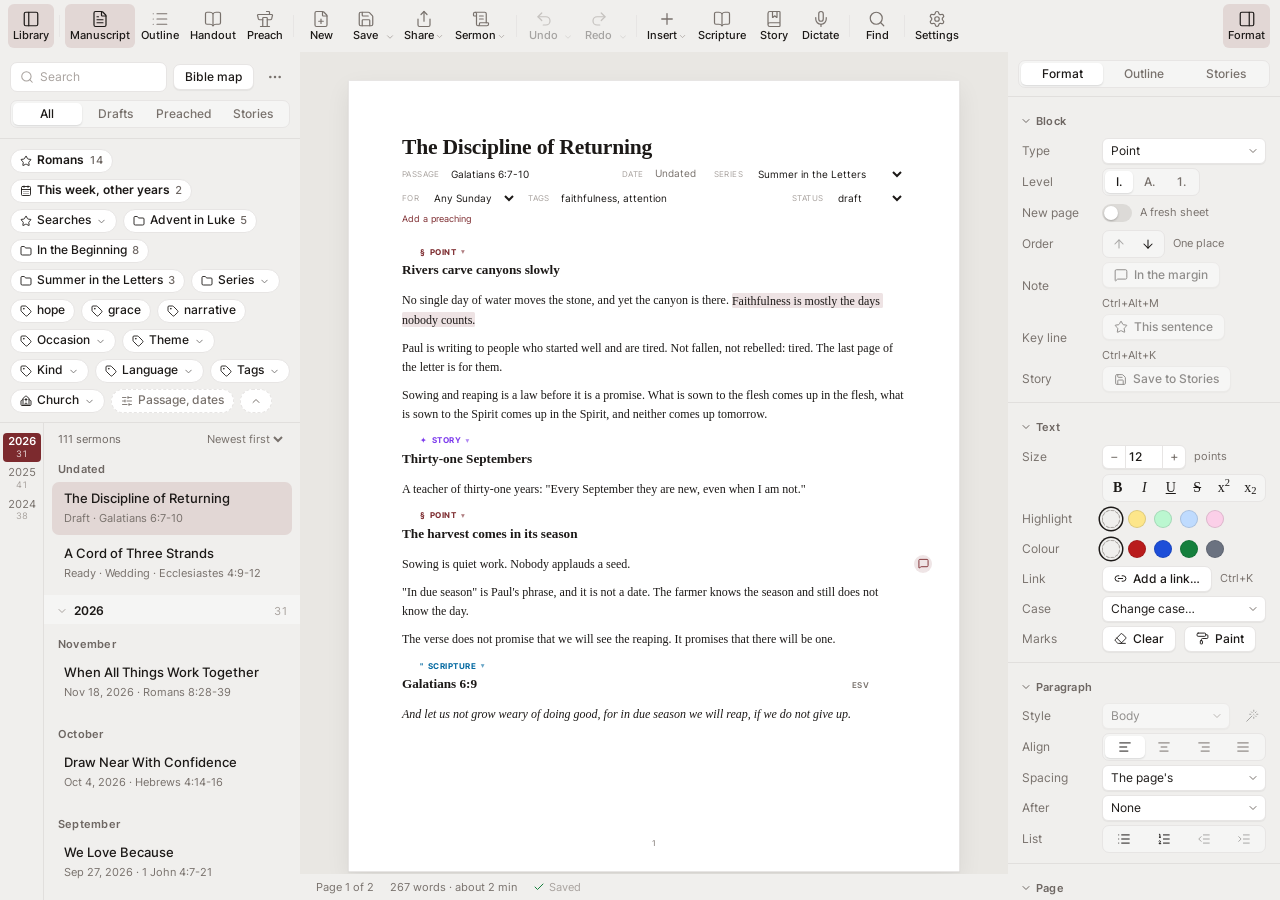
==== demo/index.html @ 4d2c7221 "Deploy site from sermondesk@6a2feaa" ====
<!doctype html>
<html lang="en">
  <head>
    <meta charset="UTF-8" />
    <meta name="viewport" content="width=device-width, initial-scale=1.0, interactive-widget=resizes-content" />
    <title>SermonDesk, the demo</title>
    <!--
      The app on the website: the same renderer, with a browser stand-in
      for the preload and the demo library in memory. Nothing is saved.
    -->
    <script type="module" crossorigin src="./assets/demo--8yAJb2M.js"></script>
    <link rel="modulepreload" crossorigin href="./assets/index-Dg49_Q1n.js">
    <link rel="stylesheet" crossorigin href="./assets/index-rWbn02b4.css">
  </head>
  <body>
    <div id="root"></div>
  </body>
</html>
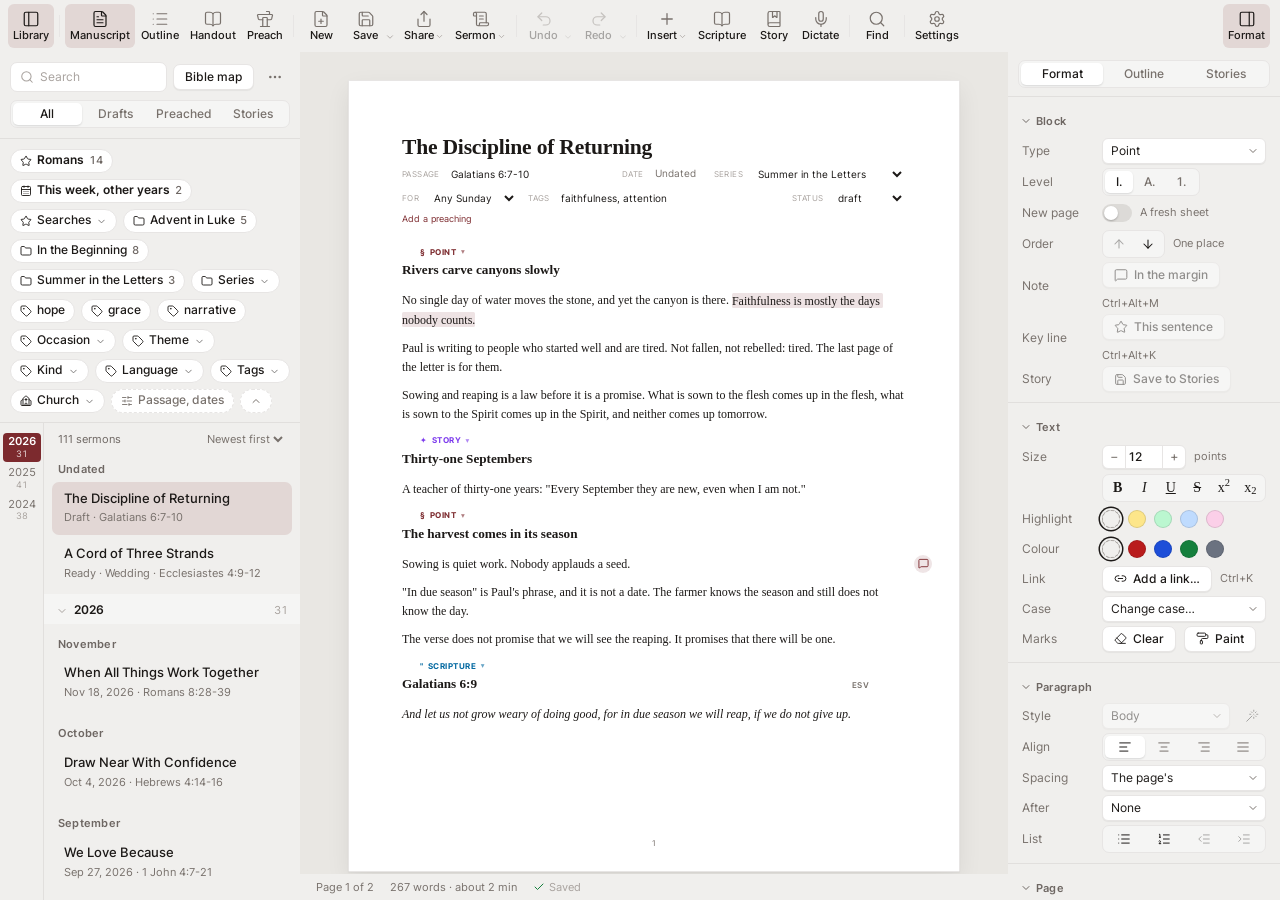
==== commit 4c65c921: "Deploy site from sermondesk@99ee739" ====
--- a/demo/index.html
+++ b/demo/index.html
@@ -8,9 +8,9 @@
       The app on the website: the same renderer, with a browser stand-in
       for the preload and the demo library in memory. Nothing is saved.
     -->
-    <script type="module" crossorigin src="./assets/demo--8yAJb2M.js"></script>
-    <link rel="modulepreload" crossorigin href="./assets/index-Dg49_Q1n.js">
-    <link rel="stylesheet" crossorigin href="./assets/index-rWbn02b4.css">
+    <script type="module" crossorigin src="./assets/demo-BX1DUuRh.js"></script>
+    <link rel="modulepreload" crossorigin href="./assets/index-ML7zc0WF.js">
+    <link rel="stylesheet" crossorigin href="./assets/index-VImkMEIH.css">
   </head>
   <body>
     <div id="root"></div>
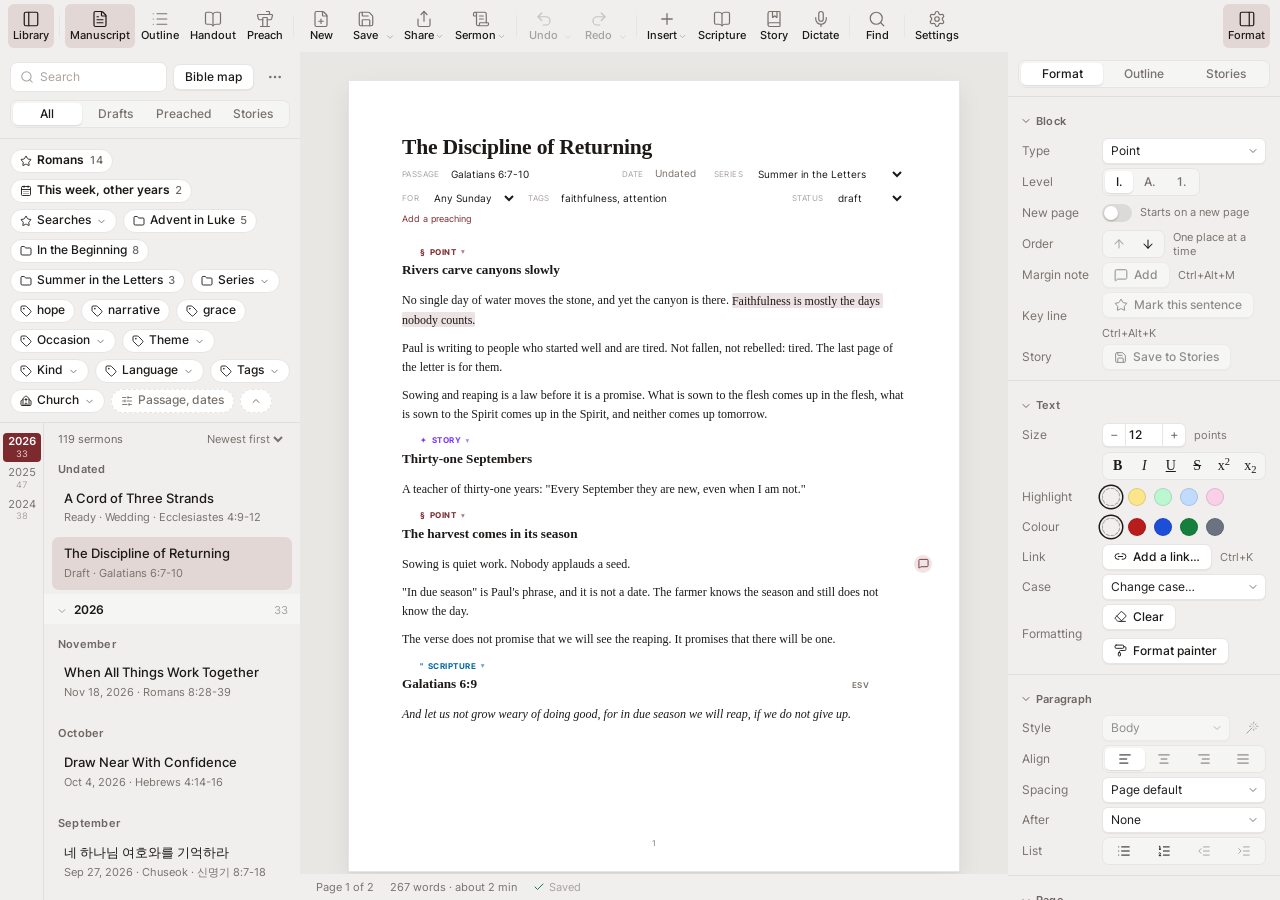
==== commit a7e7860a: "Deploy site from sermondesk@48dcbab" ====
--- a/demo/index.html
+++ b/demo/index.html
@@ -8,9 +8,9 @@
       The app on the website: the same renderer, with a browser stand-in
       for the preload and the demo library in memory. Nothing is saved.
     -->
-    <script type="module" crossorigin src="./assets/demo-BX1DUuRh.js"></script>
-    <link rel="modulepreload" crossorigin href="./assets/index-ML7zc0WF.js">
-    <link rel="stylesheet" crossorigin href="./assets/index-VImkMEIH.css">
+    <script type="module" crossorigin src="./assets/demo-CdhnQQ5g.js"></script>
+    <link rel="modulepreload" crossorigin href="./assets/index-EJcOZAUd.js">
+    <link rel="stylesheet" crossorigin href="./assets/index-Bq50Ucid.css">
   </head>
   <body>
     <div id="root"></div>
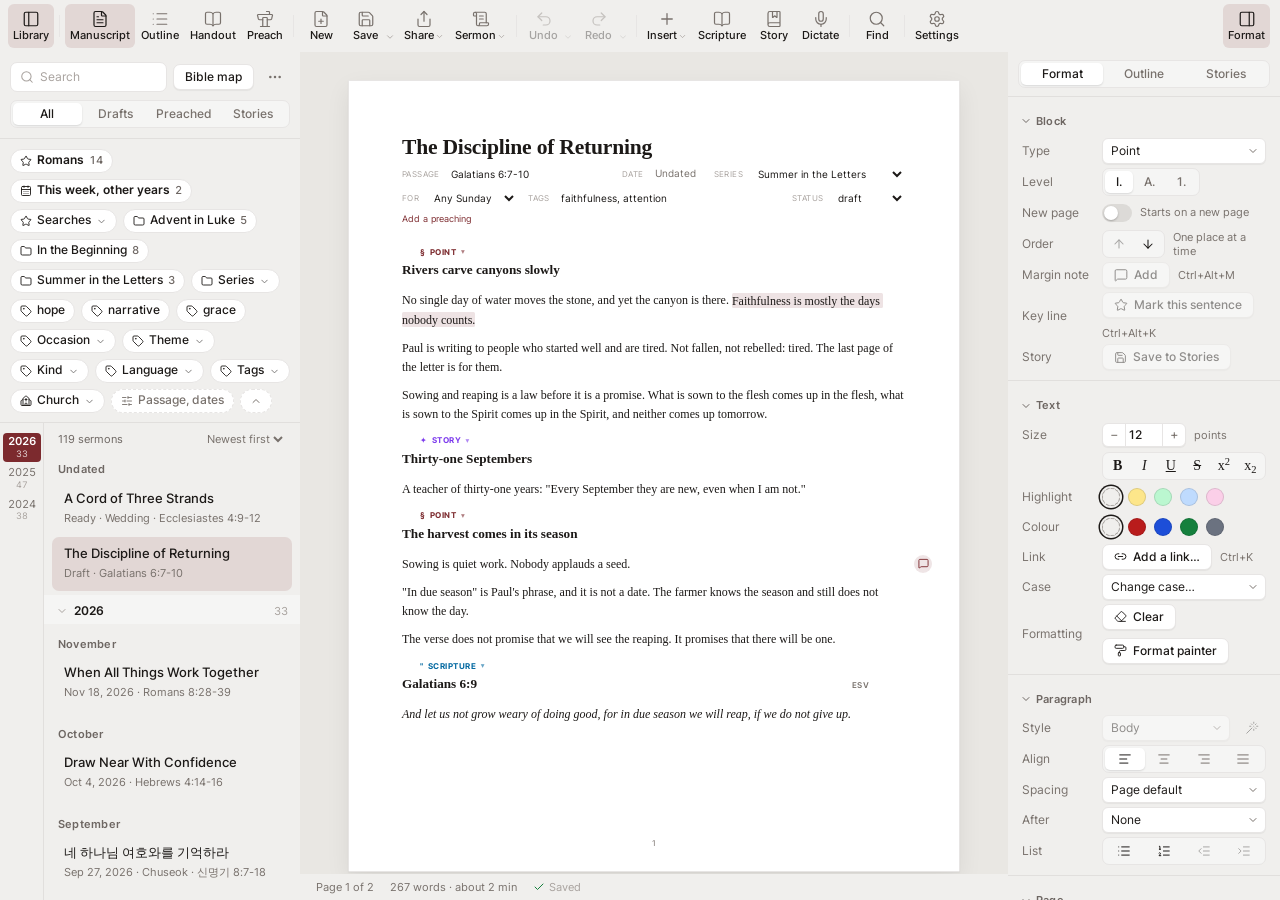
==== commit 2665dc69: "Deploy site from sermondesk@864a8ba" ====
--- a/demo/index.html
+++ b/demo/index.html
@@ -8,9 +8,9 @@
       The app on the website: the same renderer, with a browser stand-in
       for the preload and the demo library in memory. Nothing is saved.
     -->
-    <script type="module" crossorigin src="./assets/demo-CdhnQQ5g.js"></script>
-    <link rel="modulepreload" crossorigin href="./assets/index-EJcOZAUd.js">
-    <link rel="stylesheet" crossorigin href="./assets/index-Bq50Ucid.css">
+    <script type="module" crossorigin src="./assets/demo-GbUvPR0n.js"></script>
+    <link rel="modulepreload" crossorigin href="./assets/index-cH_LXvgM.js">
+    <link rel="stylesheet" crossorigin href="./assets/index-DCYxmWIg.css">
   </head>
   <body>
     <div id="root"></div>
